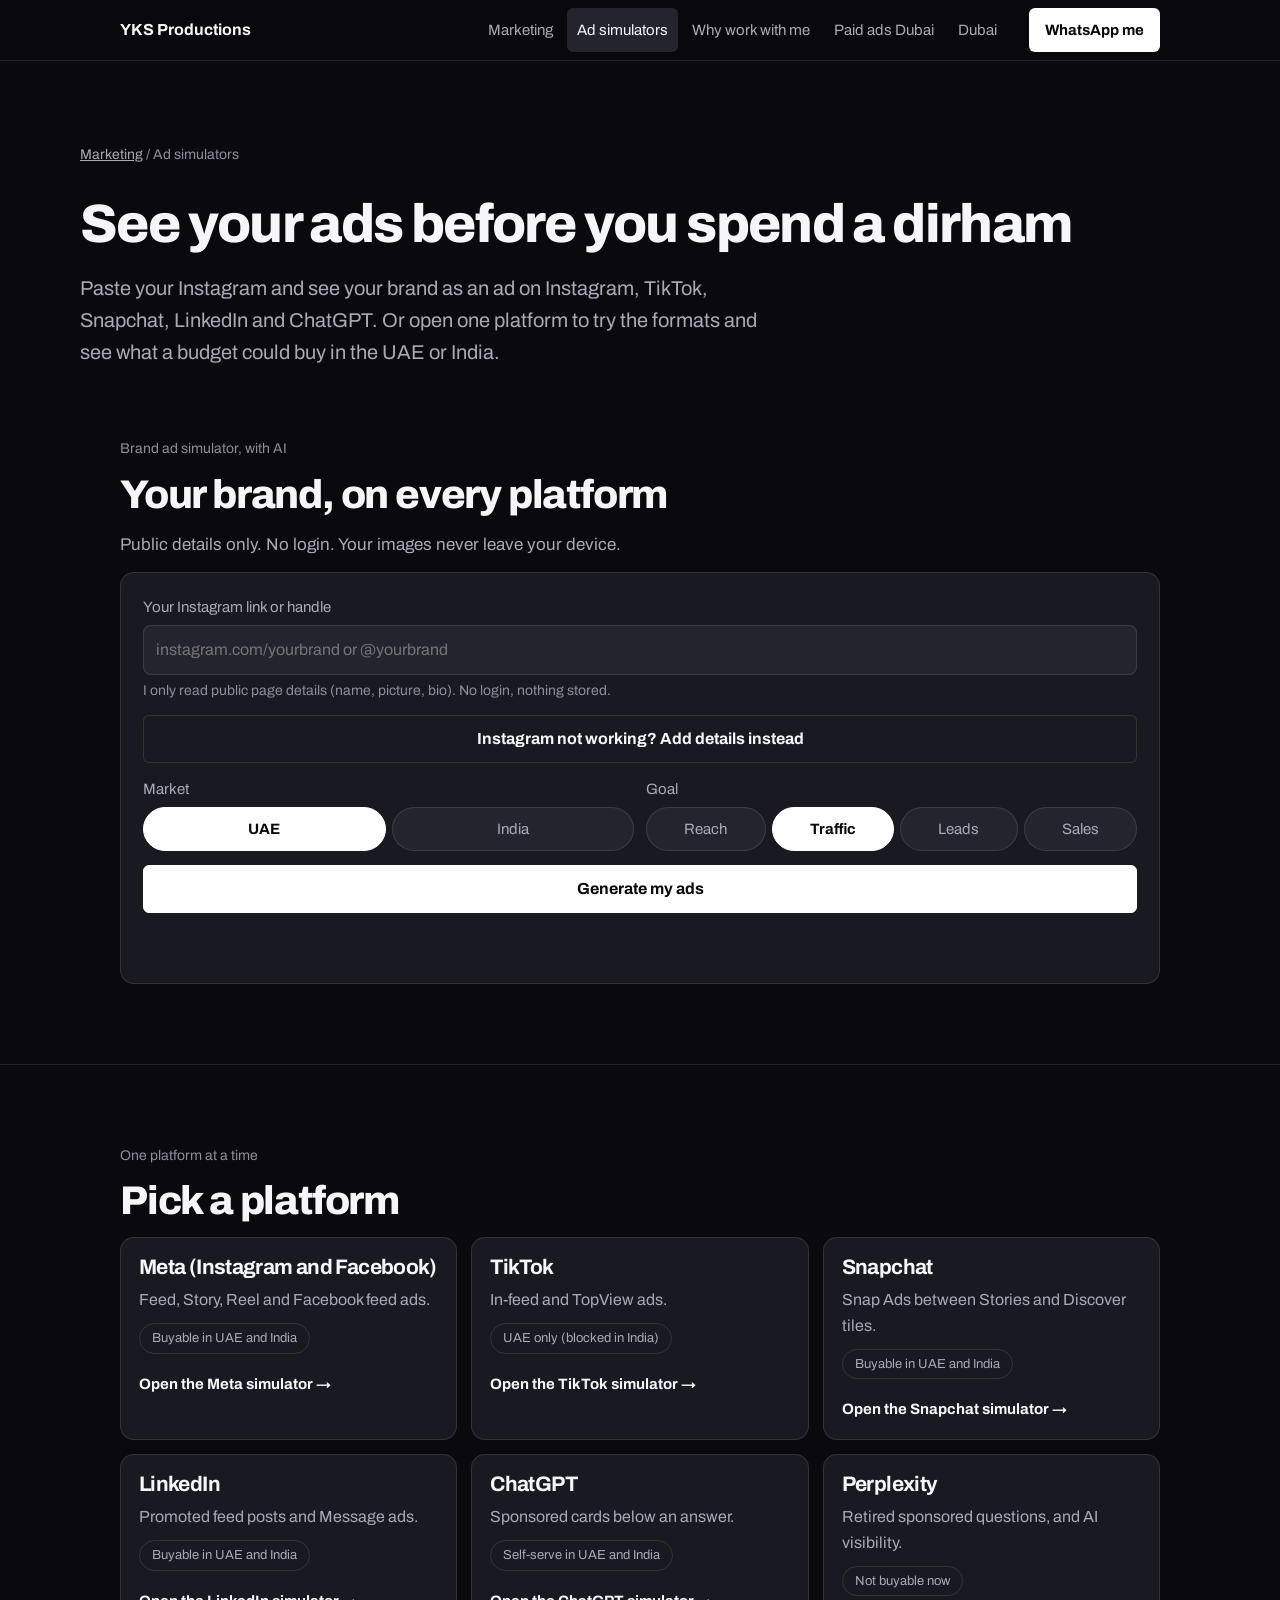
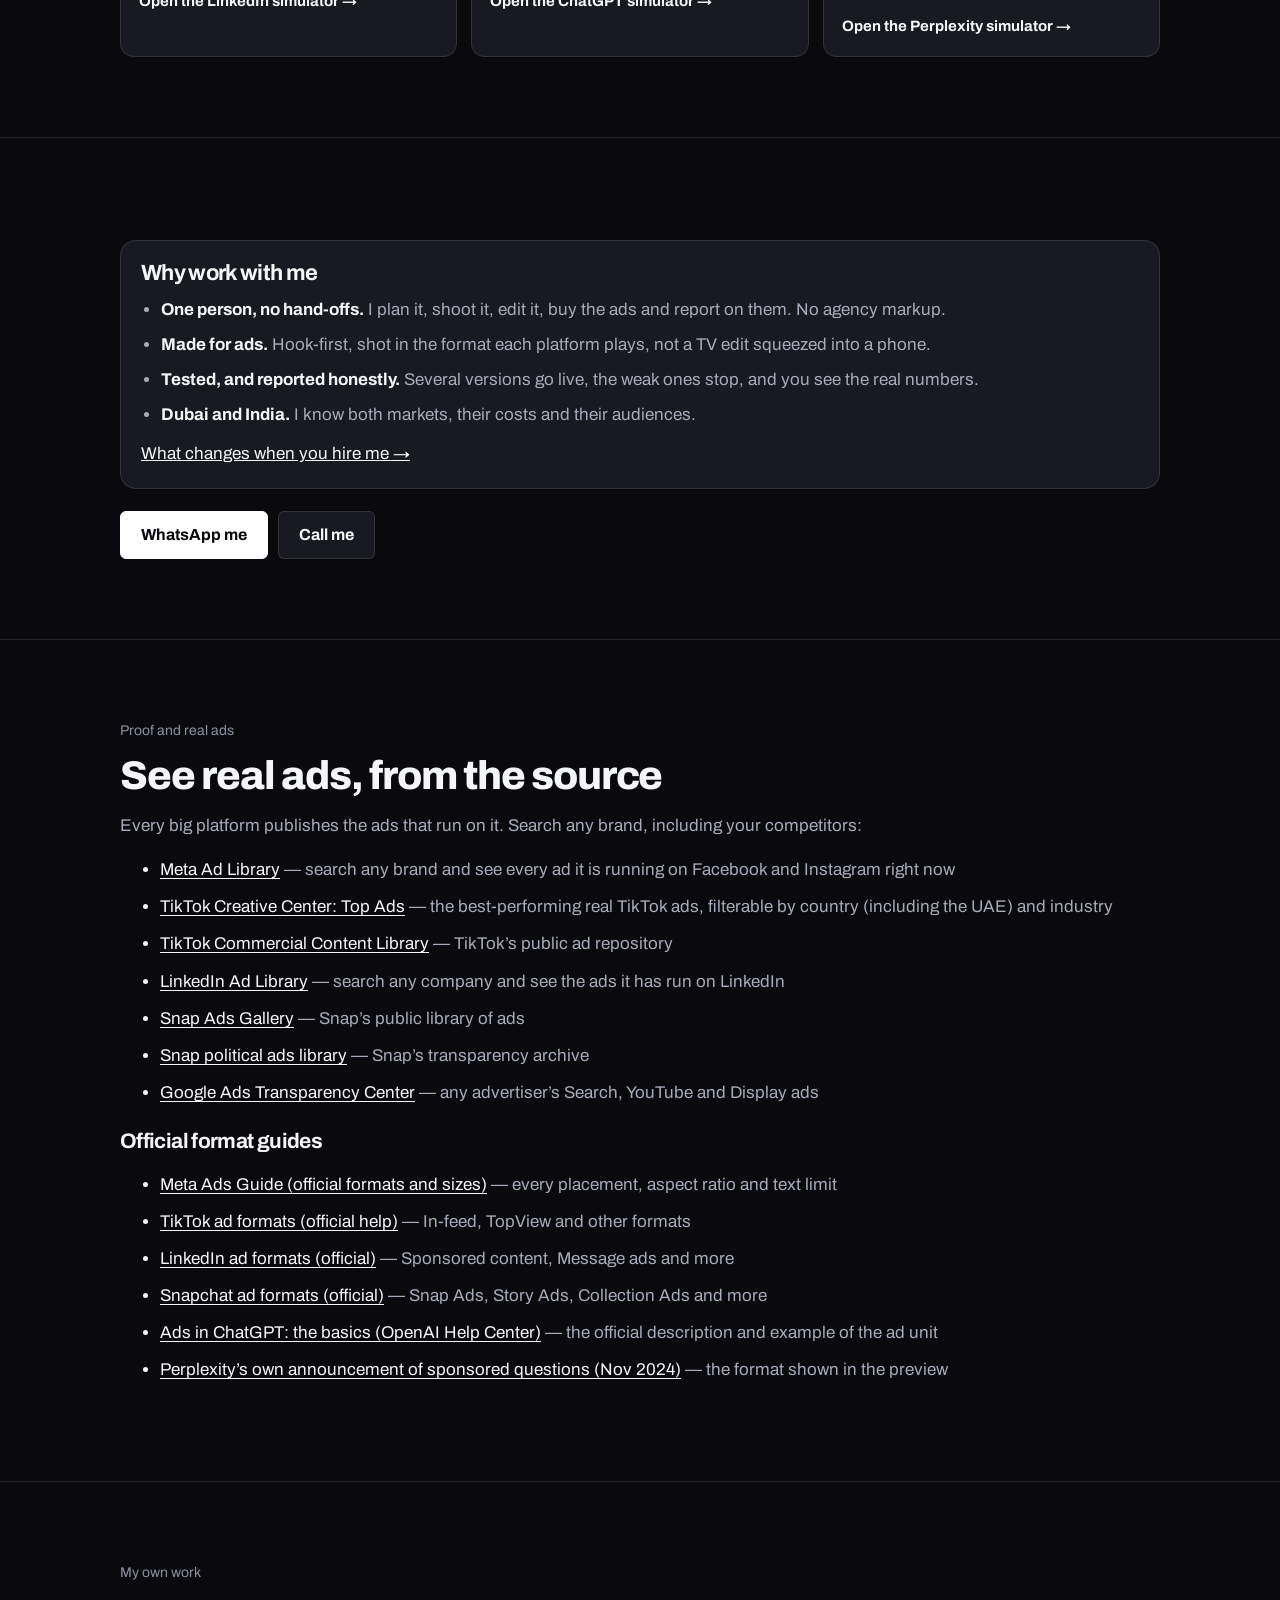
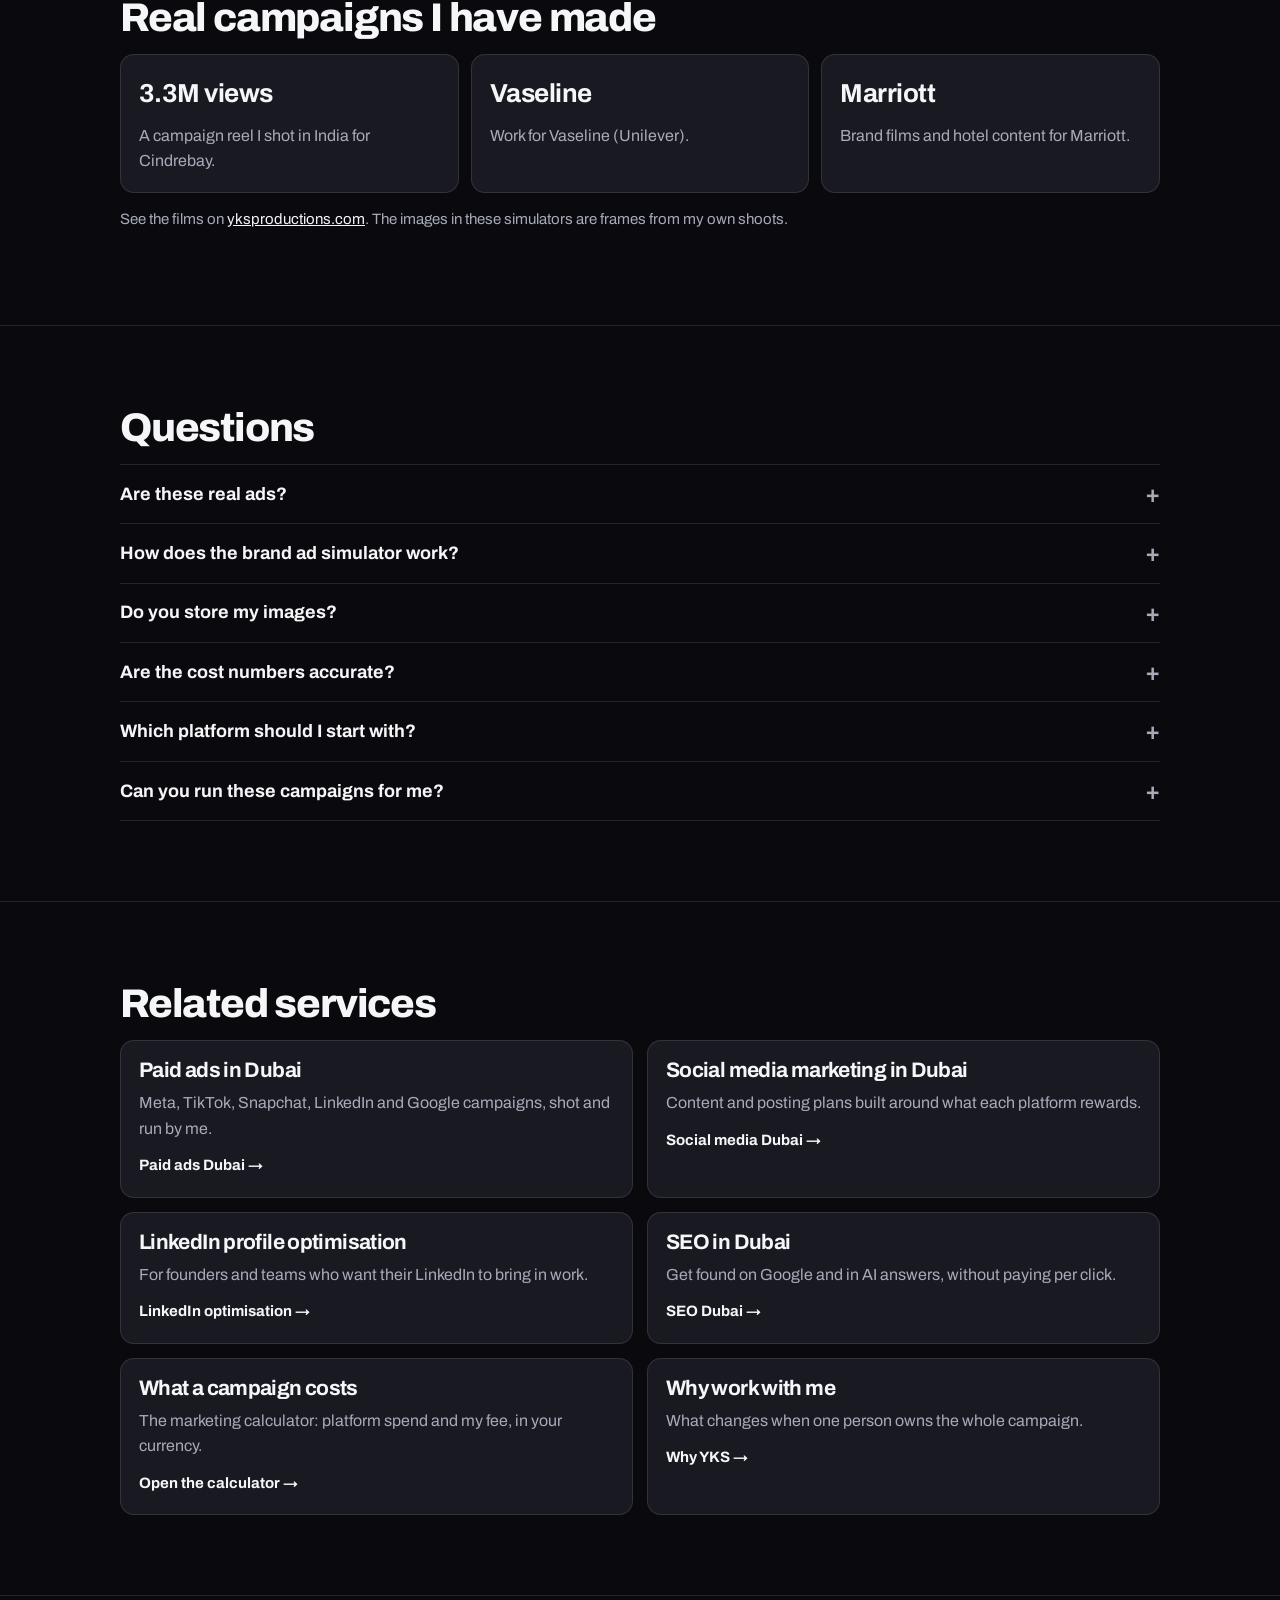
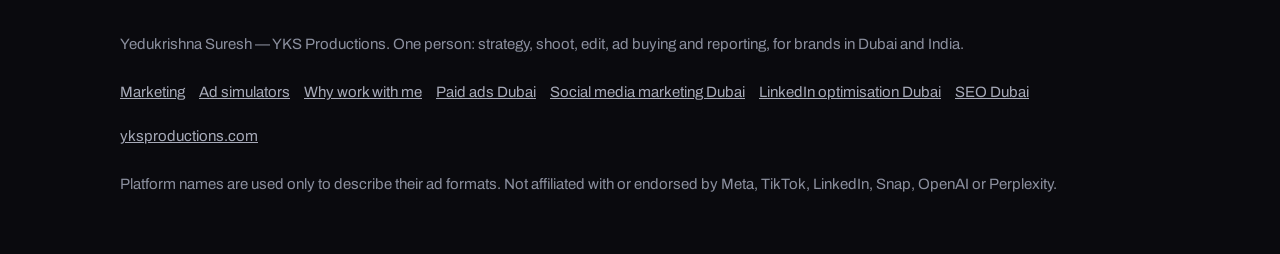
==== ad-simulators/index.html @ 5fddcc93 "Ad simulators: hub with brand AI preview + Meta, TikTok, Snapchat, LinkedIn, ChatGPT and Perplexity " ====
<!DOCTYPE html>
<html lang="en">
<head>
<meta charset="utf-8" />
<meta name="viewport" content="width=device-width, initial-scale=1, viewport-fit=cover" />
<title>Ad Simulators: See Your Ads on Instagram, TikTok, Snapchat, LinkedIn &amp; ChatGPT | YKS</title>
<meta name="description" content="Free ad simulators for Instagram, Facebook, TikTok, Snapchat, LinkedIn, ChatGPT and Perplexity. Paste your Instagram and see AI-written ads with your brand, plus cost ranges in AED and rupees." />
<link rel="canonical" href="https://marketing.yksproductions.com/ad-simulators/" />
<meta name="robots" content="index, follow, max-image-preview:large" />
<meta name="theme-color" content="#0A0A0E" />
<meta property="og:type" content="website" />
<meta property="og:site_name" content="YKS Productions" />
<meta property="og:title" content="Ad Simulators: See Your Ads on Instagram, TikTok, Snapchat, LinkedIn &amp; ChatGPT | YKS" />
<meta property="og:description" content="Free ad simulators for Instagram, Facebook, TikTok, Snapchat, LinkedIn, ChatGPT and Perplexity. Paste your Instagram and see AI-written ads with your brand, plus cost ranges in AED and rupees." />
<meta property="og:url" content="https://marketing.yksproductions.com/ad-simulators/" />
<meta property="og:image" content="https://yksproductions.com/assets/og-cover.jpg?v=2" />
<meta name="twitter:card" content="summary_large_image" />
<link rel="icon" href="https://yksproductions.com/favicon.ico" sizes="any" />
<link rel="apple-touch-icon" href="https://yksproductions.com/assets/favicon-192.png" />
<link rel="preconnect" href="https://fonts.googleapis.com" />
<link rel="preconnect" href="https://fonts.gstatic.com" crossorigin />
<link href="https://fonts.googleapis.com/css2?family=Archivo:wght@400;600;700;800&display=swap" rel="stylesheet" />
<link rel="stylesheet" href="/ad-simulators/sim.css?v=1" />

<script type="application/ld+json">{"@context": "https://schema.org", "@graph": [{"@type": "WebApplication", "name": "YKS ad simulators", "url": "https://marketing.yksproductions.com/ad-simulators/", "description": "Free ad simulators for Instagram, Facebook, TikTok, Snapchat, LinkedIn, ChatGPT and Perplexity. Paste your Instagram and see AI-written ads with your brand, plus cost ranges in AED and rupees.", "applicationCategory": "BusinessApplication", "operatingSystem": "Any (web browser)", "isAccessibleForFree": true, "offers": {"@type": "Offer", "price": "0", "priceCurrency": "AED"}, "creator": {"@type": "Person", "name": "Yedukrishna Suresh", "url": "https://yksproductions.com/"}}, {"@type": "FAQPage", "mainEntity": [{"@type": "Question", "name": "Are these real ads?", "acceptedAnswer": {"@type": "Answer", "text": "They are previews drawn to match each platform’s current ad formats, using frames from my own shoots or your own images. To see real ads from any brand, use the official libraries linked on this page."}}, {"@type": "Question", "name": "How does the brand ad simulator work?", "acceptedAnswer": {"@type": "Answer", "text": "You paste your Instagram link or handle. My tool reads only public page details, like your name, picture and bio, then AI writes ad copy for each platform and the previews are drawn with your brand. If Instagram blocks the read, you type your brand name and what you sell, and add your own images or website instead."}}, {"@type": "Question", "name": "Do you store my images?", "acceptedAnswer": {"@type": "Answer", "text": "No. Uploaded images stay in your browser and are never sent to me or stored. Only the text details you type are sent, to write the copy."}}, {"@type": "Question", "name": "Are the cost numbers accurate?", "acceptedAnswer": {"@type": "Answer", "text": "They are estimates shown as ranges, from public benchmarks cited on each page. Real results depend on your audience, season, offer and the ad itself."}}, {"@type": "Question", "name": "Which platform should I start with?", "acceptedAnswer": {"@type": "Answer", "text": "For most consumer brands in Dubai and India, Instagram Reels and Stories. TikTok and Snapchat for younger UAE audiences, LinkedIn for B2B, and ChatGPT ads if people ask AI tools about what you sell."}}, {"@type": "Question", "name": "Can you run these campaigns for me?", "acceptedAnswer": {"@type": "Answer", "text": "Yes. I plan, shoot, edit, buy the ads and report on them myself. WhatsApp me with what you sell and your budget."}}]}, {"@type": "BreadcrumbList", "itemListElement": [{"@type": "ListItem", "position": 1, "name": "Marketing", "item": "https://marketing.yksproductions.com/"}, {"@type": "ListItem", "position": 2, "name": "Ad simulators", "item": "https://marketing.yksproductions.com/ad-simulators/"}]}, {"@type": "ItemList", "itemListElement": [{"@type": "ListItem", "position": 1, "url": "https://marketing.yksproductions.com/ad-simulators/meta/", "name": "Meta (Instagram and Facebook) ads simulator"}, {"@type": "ListItem", "position": 2, "url": "https://marketing.yksproductions.com/ad-simulators/tiktok/", "name": "TikTok ads simulator"}, {"@type": "ListItem", "position": 3, "url": "https://marketing.yksproductions.com/ad-simulators/snapchat/", "name": "Snapchat ads simulator"}, {"@type": "ListItem", "position": 4, "url": "https://marketing.yksproductions.com/ad-simulators/linkedin/", "name": "LinkedIn ads simulator"}, {"@type": "ListItem", "position": 5, "url": "https://marketing.yksproductions.com/ad-simulators/chatgpt/", "name": "ChatGPT ads simulator"}, {"@type": "ListItem", "position": 6, "url": "https://marketing.yksproductions.com/ad-simulators/perplexity/", "name": "Perplexity ads simulator"}]}]}</script>
</head>
<body data-wa="919746679720">
<script>
/* Region-aware contact line (same as yksproductions.com/js/contact.js).
   India visitor -> the India line, UAE / Gulf visitor -> the UAE line, by timezone then
   browser language; unknown -> the page default (+91). Static HTML and JSON-LD are untouched.
   Helper: YKS.region(), YKS.contactNumber(), YKS.waLink(text). Opt out: data-geo-keep.
   Numbers are linked, never printed as text (owner's rule). */
(function () {
  var Y = window.YKS = window.YKS || {};
  if (Y.contactNumber) return;
  var LINES = {
    'in': { wa: '919746679720', tel: '+919746679720', display: '+91 97466 79720' },
    'ae': { wa: '971501955122', tel: '+971501955122', display: '+971 50 195 5122' }
  };
  var OTHER = { 'in': 'ae', 'ae': 'in' };

  function detect() {
    var m = /[?&]region=(in|ae|auto)\b/i.exec(location.search), s;
    try {
      if (m) { if (m[1].toLowerCase() === 'auto') sessionStorage.removeItem('yks_region'); else sessionStorage.setItem('yks_region', m[1].toLowerCase()); }
      s = sessionStorage.getItem('yks_region');
    } catch (e) { s = m && m[1].toLowerCase() !== 'auto' ? m[1].toLowerCase() : null; }
    if (s === 'in' || s === 'ae') return { r: s, src: 'chosen' };
    var tz = '';
    try { tz = Intl.DateTimeFormat().resolvedOptions().timeZone || ''; } catch (e) {}
    if (/Asia\/(Kolkata|Calcutta|Colombo|Kathmandu|Katmandu|Dhaka|Dacca|Thimphu)/i.test(tz)) return { r: 'in', src: 'timezone' };
    if (/Asia\/(Dubai|Muscat|Qatar|Riyadh|Bahrain|Kuwait)/i.test(tz)) return { r: 'ae', src: 'timezone' };
    var langs = (navigator.languages && navigator.languages.length ? navigator.languages : [navigator.language || '']);
    for (var i = 0; i < langs.length; i++) {
      var l = String(langs[i] || '');
      if (/-IN$/i.test(l)) return { r: 'in', src: 'language' };
      if (/-(AE|SA|QA|OM|BH|KW)$/i.test(l)) return { r: 'ae', src: 'language' };
    }
    return { r: null, src: 'page' };
  }
  var D = detect(), R = D.r, body = document.body;

  function pageRegion() {
    var b = document.body, n = (b && b.getAttribute('data-wa')) || '';
    if (!n) { var a = document.querySelector('a[href*="wa.me/"]'); n = a ? ((a.getAttribute('href') || '').match(/wa\.me\/(\d+)/) || [])[1] || '' : ''; }
    return n === LINES['in'].wa ? 'in' : n === LINES.ae.wa ? 'ae' : null;
  }
  Y.region = function () { return R; };
  Y.contactNumber = function () {
    var r = R || pageRegion() || 'ae', L = LINES[r];
    return { region: r, wa: L.wa, tel: L.tel, display: L.display, source: R ? D.src : 'page' };
  };
  Y.waNumber = function () { return Y.contactNumber().wa; };
  Y.waLink = function (text) {
    return 'https://wa.me/' + Y.waNumber() + (text ? '?text=' + encodeURIComponent(String(text).slice(0, 1800)) : '');
  };
  /* ---------- no printed numbers ----------
     Owner's rule: the numbers are never shown as text, only linked. Any
     number that any script prints (e.g. the chat menu's "Call" row) is
     replaced, before paint, with words: "Tap to call me" inside a tel: link,
     "Message me on WhatsApp" inside a wa.me link, "my WhatsApp" elsewhere.
     title / aria-label / alt get the same treatment. JSON-LD is untouched. */
  var NUM_RE = /(?:\+?\s?(?:91|971)[\s.-]?)?(?:0?50[\s.-]?195[\s.-]?5122|97466[\s.-]?79720|9746679720)/g;
  var SKIP = { SCRIPT: 1, STYLE: 1, TEXTAREA: 1, NOSCRIPT: 1, TEMPLATE: 1, TITLE: 1 };
  var ATTRS = ['title', 'aria-label', 'alt'];
  function label(el) {
    var a = el && el.closest && el.closest('a[href]'), h = a ? a.getAttribute('href') || '' : '';
    return /^tel:/i.test(h) ? 'Tap to call me' : /wa\.me\//.test(h) ? 'Message me on WhatsApp' : 'my WhatsApp';
  }
  function scrubText(t) {
    var p = t.parentNode, v = t.nodeValue;
    if (!p || SKIP[p.nodeName] || !v || v.length > 4000) return;
    NUM_RE.lastIndex = 0;
    if (NUM_RE.test(v)) { NUM_RE.lastIndex = 0; t.nodeValue = v.replace(NUM_RE, label(p)); }
    NUM_RE.lastIndex = 0;
  }
  function scrubAttrs(el) {
    for (var i = 0; i < ATTRS.length; i++) {
      var v = el.getAttribute && el.getAttribute(ATTRS[i]);
      if (v) { NUM_RE.lastIndex = 0; if (NUM_RE.test(v)) { NUM_RE.lastIndex = 0; el.setAttribute(ATTRS[i], v.replace(NUM_RE, label(el))); } }
    }
    NUM_RE.lastIndex = 0;
  }

  var to = R && LINES[R], other = R && LINES[OTHER[R]];
  if (R && body) body.setAttribute('data-wa', to.wa);   // chat.js, landing.js, geo-wa.js read this
  var WA_RE = R && new RegExp('wa\\.me/' + other.wa, 'g');
  var TEL_RE = R && new RegExp('^tel:\\+?' + other.wa + '$');

  function kept(el) { return el && el.closest && el.closest('[data-geo-keep]'); }
  function fixLink(a) {
    if (!R) return;                                  // unknown region: the page's own line stays
    var h = a.getAttribute('href');
    if (!h || kept(a)) return;
    if (h.indexOf('wa.me/' + other.wa) !== -1) a.setAttribute('href', h.replace(WA_RE, 'wa.me/' + to.wa));
    else if (TEL_RE.test(h)) a.setAttribute('href', 'tel:' + to.tel);
  }
  function scan(n) {
    if (n.nodeType === 3) { scrubText(n); return; }
    if (n.nodeType !== 1 || SKIP[n.nodeName]) return;
    if (n.nodeName === 'A') fixLink(n);
    scrubAttrs(n);
    var as = n.getElementsByTagName ? n.getElementsByTagName('a') : [];
    for (var i = 0; i < as.length; i++) fixLink(as[i]);
    var at = n.querySelectorAll ? n.querySelectorAll('[title],[aria-label],[alt]') : [];
    for (var k = 0; k < at.length; k++) scrubAttrs(at[k]);
    if (n.firstChild) {
      var w = document.createTreeWalker(n, 4, null, false), t;
      while ((t = w.nextNode())) scrubText(t);
    }
  }
  // as the parser (and later, any script) adds nodes
  var mo = window.MutationObserver && new MutationObserver(function (list) {
    for (var i = 0; i < list.length; i++) {
      var m = list[i];
      if (m.type === 'attributes') { if (m.attributeName === 'href') { if (m.target.nodeName === 'A') fixLink(m.target); } else scrubAttrs(m.target); continue; }
      if (m.type === 'characterData') { scrubText(m.target); continue; }
      for (var j = 0; j < m.addedNodes.length; j++) scan(m.addedNodes[j]);
    }
  });
  if (mo) mo.observe(document.documentElement, { childList: true, subtree: true, characterData: true, attributes: true, attributeFilter: ['href', 'title', 'aria-label', 'alt'] });
  function full() {
    var b = document.body; if (!b) return;
    if (R && b.getAttribute('data-wa') !== to.wa) b.setAttribute('data-wa', to.wa);
    scan(b);
  }
  full();
  document.addEventListener('DOMContentLoaded', full);
  if (!R) return;
  // forms that let the visitor pick a WhatsApp line start on theirs
  document.addEventListener('DOMContentLoaded', function () {
    var sel = document.getElementById('f-region');
    if (sel && sel.querySelector('option[value="' + to.wa + '"]') && !sel.getAttribute('data-touched')) sel.value = to.wa;
  });
})();
</script>
<a class="vh" href="#main">Skip to content</a>
<header class="top"><div class="in">
<a class="home" href="/">YKS Productions</a>
<nav aria-label="Main"><a href="/">Marketing</a><a href="/ad-simulators/" aria-current="page">Ad simulators</a><a href="/why-yks/">Why work with me</a><a href="https://yksproductions.com/paid-ads-dubai.html">Paid ads Dubai</a><a href="https://yksproductions.com/dubai/">Dubai</a></nav>
<a class="wa" href="https://wa.me/919746679720?text=Hi%20Yedukrishna%2C%20I%20saw%20your%20ad%20simulators.%20Can%20we%20talk%3F" target="_blank" rel="noopener">WhatsApp me</a>
<button class="menubtn" type="button" data-menu aria-expanded="false" aria-controls="drawer">Menu</button>
</div>
<div class="drawer" id="drawer"><a href="/">Marketing</a><a href="/ad-simulators/">Ad simulators</a><a href="/why-yks/">Why work with me</a><a href="https://yksproductions.com/paid-ads-dubai.html">Paid ads Dubai</a><a href="https://yksproductions.com/dubai/">Dubai</a><a href="tel:+919746679720">Call me</a></div>
</header>
<main id="main">
<div class="wrap hero"><nav class="crumbs" aria-label="Breadcrumb"><a href="/">Marketing</a> / Ad simulators</nav>
<h1>See your ads before you spend a dirham</h1><p class="lede">Paste your Instagram and see your brand as an ad on Instagram, TikTok, Snapchat, LinkedIn and ChatGPT. Or open one platform to try the formats and see what a budget could buy in the UAE or India.</p></div>
<section id="brand" style="border-top:0;padding-top:0"><div class="wrap"><p class="eyebrow">Brand ad simulator, with AI</p><h2>Your brand, on every platform</h2>
<p class="muted">Public details only. No login. Your images never leave your device.</p><div data-brandai><p class="muted">Loading&hellip;</p></div></div></section>
<section><div class="wrap"><p class="eyebrow">One platform at a time</p><h2>Pick a platform</h2><div class="grid3"><a class="card" href="/ad-simulators/meta/"><h3>Meta (Instagram and Facebook)</h3><p>Feed, Story, Reel and Facebook feed ads.</p><span class="badge" style="margin-top:10px">Buyable in UAE and India</span><span class="go" style="display:block">Open the Meta simulator &rarr;</span></a><a class="card" href="/ad-simulators/tiktok/"><h3>TikTok</h3><p>In-feed and TopView ads.</p><span class="badge" style="margin-top:10px">UAE only (blocked in India)</span><span class="go" style="display:block">Open the TikTok simulator &rarr;</span></a><a class="card" href="/ad-simulators/snapchat/"><h3>Snapchat</h3><p>Snap Ads between Stories and Discover tiles.</p><span class="badge" style="margin-top:10px">Buyable in UAE and India</span><span class="go" style="display:block">Open the Snapchat simulator &rarr;</span></a><a class="card" href="/ad-simulators/linkedin/"><h3>LinkedIn</h3><p>Promoted feed posts and Message ads.</p><span class="badge" style="margin-top:10px">Buyable in UAE and India</span><span class="go" style="display:block">Open the LinkedIn simulator &rarr;</span></a><a class="card" href="/ad-simulators/chatgpt/"><h3>ChatGPT</h3><p>Sponsored cards below an answer.</p><span class="badge" style="margin-top:10px">Self-serve in UAE and India</span><span class="go" style="display:block">Open the ChatGPT simulator &rarr;</span></a><a class="card" href="/ad-simulators/perplexity/"><h3>Perplexity</h3><p>Retired sponsored questions, and AI visibility.</p><span class="badge" style="margin-top:10px">Not buyable now</span><span class="go" style="display:block">Open the Perplexity simulator &rarr;</span></a></div></div></section>
<section><div class="wrap"><div data-why></div><div class="btns"><a class="btn p" href="https://wa.me/919746679720?text=Hi%20Yedukrishna%2C%20I%20tried%20your%20ad%20simulators.%20Can%20we%20talk%20about%20running%20ads%20for%20my%20brand%3F" target="_blank" rel="noopener">WhatsApp me</a><a class="btn" href="tel:+919746679720">Call me</a></div></div></section>
<section><div class="wrap"><p class="eyebrow">Proof and real ads</p><h2>See real ads, from the source</h2><p class="muted">Every big platform publishes the ads that run on it. Search any brand, including your competitors:</p>
<ul class="links"><li><a href="https://www.facebook.com/ads/library/" target="_blank" rel="noopener">Meta Ad Library</a> <span class="muted">&mdash; search any brand and see every ad it is running on Facebook and Instagram right now</span></li><li><a href="https://ads.tiktok.com/business/creativecenter/inspiration/topads/pc/en" target="_blank" rel="noopener">TikTok Creative Center: Top Ads</a> <span class="muted">&mdash; the best-performing real TikTok ads, filterable by country (including the UAE) and industry</span></li><li><a href="https://library.tiktok.com/" target="_blank" rel="noopener">TikTok Commercial Content Library</a> <span class="muted">&mdash; TikTok’s public ad repository</span></li><li><a href="https://www.linkedin.com/ad-library/" target="_blank" rel="noopener">LinkedIn Ad Library</a> <span class="muted">&mdash; search any company and see the ads it has run on LinkedIn</span></li><li><a href="https://adsgallery.snap.com/" target="_blank" rel="noopener">Snap Ads Gallery</a> <span class="muted">&mdash; Snap’s public library of ads</span></li><li><a href="https://www.snap.com/political-ads" target="_blank" rel="noopener">Snap political ads library</a> <span class="muted">&mdash; Snap’s transparency archive</span></li><li><a href="https://adstransparency.google.com/" target="_blank" rel="noopener">Google Ads Transparency Center</a> <span class="muted">&mdash; any advertiser’s Search, YouTube and Display ads</span></li></ul>
<h3 style="margin-top:24px">Official format guides</h3><ul class="links"><li><a href="https://www.facebook.com/business/ads-guide" target="_blank" rel="noopener">Meta Ads Guide (official formats and sizes)</a> <span class="muted">&mdash; every placement, aspect ratio and text limit</span></li><li><a href="https://ads.tiktok.com/help/article/tiktok-ads-format" target="_blank" rel="noopener">TikTok ad formats (official help)</a> <span class="muted">&mdash; In-feed, TopView and other formats</span></li><li><a href="https://business.linkedin.com/advertise/ads" target="_blank" rel="noopener">LinkedIn ad formats (official)</a> <span class="muted">&mdash; Sponsored content, Message ads and more</span></li><li><a href="https://forbusiness.snapchat.com/advertising/ad-formats" target="_blank" rel="noopener">Snapchat ad formats (official)</a> <span class="muted">&mdash; Snap Ads, Story Ads, Collection Ads and more</span></li><li><a href="https://help.openai.com/en/articles/20001207-ads-in-chatgpt-the-basics" target="_blank" rel="noopener">Ads in ChatGPT: the basics (OpenAI Help Center)</a> <span class="muted">&mdash; the official description and example of the ad unit</span></li><li><a href="https://www.perplexity.ai/hub/blog/why-we-re-experimenting-with-advertising" target="_blank" rel="noopener">Perplexity’s own announcement of sponsored questions (Nov 2024)</a> <span class="muted">&mdash; the format shown in the preview</span></li></ul></div></section>
<section><div class="wrap"><p class="eyebrow">My own work</p><h2>Real campaigns I have made</h2>
<div class="proof">
<div class="card"><b>3.3M views</b><p>A campaign reel I shot in India for Cindrebay.</p></div>
<div class="card"><b>Vaseline</b><p>Work for Vaseline (Unilever).</p></div>
<div class="card"><b>Marriott</b><p>Brand films and hotel content for Marriott.</p></div>
</div>
<p class="small" style="margin-top:14px">See the films on <a href="https://yksproductions.com/">yksproductions.com</a>. The images in these simulators are frames from my own shoots.</p></div></section>
<section><div class="wrap"><h2>Questions</h2><details class="faq"><summary>Are these real ads?</summary><p>They are previews drawn to match each platform’s current ad formats, using frames from my own shoots or your own images. To see real ads from any brand, use the official libraries linked on this page.</p></details><details class="faq"><summary>How does the brand ad simulator work?</summary><p>You paste your Instagram link or handle. My tool reads only public page details, like your name, picture and bio, then AI writes ad copy for each platform and the previews are drawn with your brand. If Instagram blocks the read, you type your brand name and what you sell, and add your own images or website instead.</p></details><details class="faq"><summary>Do you store my images?</summary><p>No. Uploaded images stay in your browser and are never sent to me or stored. Only the text details you type are sent, to write the copy.</p></details><details class="faq"><summary>Are the cost numbers accurate?</summary><p>They are estimates shown as ranges, from public benchmarks cited on each page. Real results depend on your audience, season, offer and the ad itself.</p></details><details class="faq"><summary>Which platform should I start with?</summary><p>For most consumer brands in Dubai and India, Instagram Reels and Stories. TikTok and Snapchat for younger UAE audiences, LinkedIn for B2B, and ChatGPT ads if people ask AI tools about what you sell.</p></details><details class="faq"><summary>Can you run these campaigns for me?</summary><p>Yes. I plan, shoot, edit, buy the ads and report on them myself. WhatsApp me with what you sell and your budget.</p></details></div></section>
<section><div class="wrap"><h2>Related services</h2><div class="grid2">
<a class="card" href="https://yksproductions.com/paid-ads-dubai.html"><h3>Paid ads in Dubai</h3><p>Meta, TikTok, Snapchat, LinkedIn and Google campaigns, shot and run by me.</p><span class="go">Paid ads Dubai &rarr;</span></a>
<a class="card" href="https://yksproductions.com/social-media-marketing-dubai.html"><h3>Social media marketing in Dubai</h3><p>Content and posting plans built around what each platform rewards.</p><span class="go">Social media Dubai &rarr;</span></a>
<a class="card" href="https://yksproductions.com/linkedin-profile-optimisation-dubai.html"><h3>LinkedIn profile optimisation</h3><p>For founders and teams who want their LinkedIn to bring in work.</p><span class="go">LinkedIn optimisation &rarr;</span></a>
<a class="card" href="https://yksproductions.com/seo-dubai.html"><h3>SEO in Dubai</h3><p>Get found on Google and in AI answers, without paying per click.</p><span class="go">SEO Dubai &rarr;</span></a>
<a class="card" href="/#act3"><h3>What a campaign costs</h3><p>The marketing calculator: platform spend and my fee, in your currency.</p><span class="go">Open the calculator &rarr;</span></a>
<a class="card" href="/why-yks/"><h3>Why work with me</h3><p>What changes when one person owns the whole campaign.</p><span class="go">Why YKS &rarr;</span></a>
</div></div></section>
</main>
<footer class="f"><div class="wrap">
<p>Yedukrishna Suresh &mdash; YKS Productions. One person: strategy, shoot, edit, ad buying and reporting, for brands in Dubai and India.</p>
<p><a href="/">Marketing</a><a href="/ad-simulators/">Ad simulators</a><a href="/why-yks/">Why work with me</a><a href="https://yksproductions.com/paid-ads-dubai.html">Paid ads Dubai</a><a href="https://yksproductions.com/social-media-marketing-dubai.html">Social media marketing Dubai</a><a href="https://yksproductions.com/linkedin-profile-optimisation-dubai.html">LinkedIn optimisation Dubai</a><a href="https://yksproductions.com/seo-dubai.html">SEO Dubai</a><a href="https://yksproductions.com/">yksproductions.com</a></p>
<p>Platform names are used only to describe their ad formats. Not affiliated with or endorsed by Meta, TikTok, LinkedIn, Snap, OpenAI or Perplexity.</p>
</div></footer>
<div class="mobar"><a class="w" href="https://wa.me/919746679720?text=Hi%20Yedukrishna%2C%20I%20saw%20your%20ad%20simulators.%20Can%20we%20talk%3F" target="_blank" rel="noopener">WhatsApp me</a><a class="c" href="tel:+919746679720">Call me</a></div>
<script src="/ad-simulators/sim.js?v=1" defer></script>

</body>
</html>
---- ad-simulators/sim.css ----
/* YKS ad simulators — shared styles. Page chrome uses the marketing site's palette;
   the previews inside .phone/.desk use neutral, platform-like UI drawn from scratch
   (generic SVG icons, system fonts, no platform logos). */
:root{--bg:#0A0A0E;--surface:#191921;--surface2:#24242F;--raised:#32323F;--ink:#F5F6F8;--muted:#A7AAB8;--faint:#8B8F9E;
--line:rgba(255,255,255,.11);--line2:rgba(255,255,255,.055);--accent:#EDE9E1;--accent-deep:#FFFFFF;--good:#4ADE80;--warn:#F5A524;--bad:#F76C6C;
--disp:'Archivo',system-ui,-apple-system,'Segoe UI',sans-serif;--body:'Archivo',system-ui,-apple-system,'Segoe UI',sans-serif;--serif:'Fraunces',Georgia,serif;--mono:ui-monospace,'SF Mono',Menlo,monospace;
--ui:-apple-system,BlinkMacSystemFont,'Segoe UI',Roboto,Helvetica,Arial,sans-serif}
*{box-sizing:border-box}
html{-webkit-text-size-adjust:100%;scroll-padding-top:70px}
body{margin:0;background:var(--bg);color:var(--ink);font-family:var(--body);font-size:17px;line-height:1.6;overflow-x:hidden}
img{max-width:100%;height:auto;display:block}
a{color:var(--ink)}
.wrap{max-width:1120px;margin:0 auto;padding:0 20px}
@media(min-width:900px){.wrap{padding:0 40px}}
h1,h2,h3{font-family:var(--disp);letter-spacing:-.03em;line-height:1.1;margin:0}
h1{font-size:38px;font-weight:800}
@media(min-width:720px){h1{font-size:54px}}
h2{font-size:30px;font-weight:800;margin-bottom:14px}
@media(min-width:720px){h2{font-size:40px}}
h3{font-size:21px;font-weight:700}
p{margin:0 0 14px}
.muted{color:var(--muted)}
.eyebrow{font-size:14px;color:var(--faint);margin:0 0 12px}
section{padding:56px 0;border-top:1px solid var(--line)}
@media(min-width:900px){section{padding:80px 0}}
.lede{font-size:18px;color:var(--muted);max-width:62ch;margin-top:18px}
@media(min-width:720px){.lede{font-size:20px}}
.small{font-size:15px;color:var(--muted)}
/* top bar + mobile menu */
.top{position:sticky;top:0;z-index:60;background:rgba(10,10,14,.92);-webkit-backdrop-filter:blur(14px);backdrop-filter:blur(14px);border-bottom:1px solid var(--line)}
.top .in{max-width:1120px;margin:0 auto;padding:0 20px;height:60px;display:flex;align-items:center;gap:14px}
@media(min-width:900px){.top .in{padding:0 40px}}
.top .home{font-weight:700;text-decoration:none;color:var(--ink);font-size:16px;min-height:44px;display:flex;align-items:center;white-space:nowrap}
.top nav{display:none;margin-left:auto;gap:4px;align-items:center}
.top nav a{color:var(--muted);text-decoration:none;font-size:15px;padding:0 10px;min-height:44px;display:flex;align-items:center;border-radius:6px;white-space:nowrap}
.top nav a:hover,.top nav a[aria-current]{color:var(--ink);background:var(--surface2)}
.top .wa{margin-left:auto;background:var(--accent-deep);color:#0A0A0E;font-weight:700;text-decoration:none;border-radius:6px;padding:0 16px;min-height:44px;display:flex;align-items:center;font-size:15px;white-space:nowrap}
.menubtn{min-width:44px;min-height:44px;border:1px solid var(--line);background:var(--surface);color:var(--ink);border-radius:6px;font-size:15px;font-family:var(--body);padding:0 12px;cursor:pointer}
@media(min-width:1024px){.top nav{display:flex}.menubtn{display:none}.top .wa{margin-left:8px}}
.drawer{display:none;border-top:1px solid var(--line);background:var(--bg)}
.drawer.open{display:block}
.drawer a{display:flex;align-items:center;min-height:52px;padding:0 20px;border-bottom:1px solid var(--line2);color:var(--ink);text-decoration:none;font-size:17px}
@media(min-width:1024px){.drawer{display:none!important}}
/* buttons */
.btns{display:flex;gap:10px;flex-wrap:wrap;margin-top:22px}
.btn{display:inline-flex;align-items:center;justify-content:center;gap:8px;min-height:48px;padding:0 20px;border-radius:6px;border:1px solid var(--line);background:var(--surface);color:var(--ink);text-decoration:none;font-weight:700;font-size:16px;font-family:var(--body);cursor:pointer}
.btn.p{background:var(--accent-deep);color:#0A0A0E;border-color:var(--accent-deep)}
.btn:disabled{opacity:.55;cursor:wait}
.mobar{position:fixed;left:0;right:0;bottom:0;z-index:55;display:flex;gap:8px;padding:10px 14px calc(10px + env(safe-area-inset-bottom));background:rgba(10,10,14,.95);border-top:1px solid var(--line)}
.mobar a{flex:1;min-height:48px;display:flex;align-items:center;justify-content:center;text-decoration:none;border-radius:6px;font-weight:700;font-size:16px}
.mobar .w{background:var(--accent-deep);color:#0A0A0E}.mobar .c{border:1px solid var(--line);color:var(--ink);flex:0 0 40%}
body{padding-bottom:78px}
@media(min-width:1024px){.mobar{display:none}body{padding-bottom:0}}
/* hero */
.hero{padding:44px 0 40px}
@media(min-width:900px){.hero{padding:72px 0 56px}}
.crumbs{font-size:14px;color:var(--faint);margin-bottom:18px}
.crumbs a{color:var(--muted);display:inline-flex;min-height:44px;align-items:center}
.badge{display:inline-block;font-size:13px;border:1px solid var(--line);border-radius:999px;padding:4px 12px;color:var(--muted);margin:0 6px 6px 0}
.badge.warn{color:var(--warn);border-color:rgba(245,165,36,.4)}
.badge.good{color:var(--good);border-color:rgba(74,222,128,.4)}
/* simulator layout */
.sim{display:grid;grid-template-columns:1fr;gap:24px;align-items:start}
@media(min-width:768px){.sim{grid-template-columns:minmax(0,1fr) minmax(0,1fr)}}
@media(min-width:1024px){.sim{grid-template-columns:minmax(0,1.05fr) minmax(0,1fr)}}
.panel{background:var(--surface);border:1px solid var(--line);border-radius:14px;padding:18px}
@media(min-width:760px){.panel{padding:22px}}
.fld{margin-bottom:14px}
.fld label,.fld .lab{display:block;font-size:15px;color:var(--muted);margin-bottom:6px}
.fld input,.fld select,.fld textarea{width:100%;font:inherit;font-size:16px;color:var(--ink);background:var(--surface2);border:1px solid var(--line);border-radius:8px;padding:11px 12px;min-height:48px}
.fld textarea{min-height:88px;resize:vertical}
.fld .hint{font-size:14px;color:var(--faint);margin-top:6px;line-height:1.45}
.row2{display:grid;grid-template-columns:1fr 1fr;gap:12px}
.seg{display:flex;flex-wrap:wrap;gap:6px}
.seg button{flex:1 1 auto;min-height:44px;padding:0 14px;border-radius:999px;border:1px solid var(--line);background:var(--surface2);color:var(--muted);font:inherit;font-size:15px;cursor:pointer}
.seg button[aria-pressed=true]{background:var(--accent-deep);color:#0A0A0E;border-color:var(--accent-deep);font-weight:700}
.seg button:disabled{opacity:.45;cursor:not-allowed;text-decoration:line-through}
.pick{display:grid;grid-template-columns:repeat(4,1fr);gap:8px}
@media(min-width:768px) and (max-width:1023px){.pick{grid-template-columns:repeat(3,1fr)}}
.pick button{padding:0;border:2px solid transparent;border-radius:8px;overflow:hidden;background:#000;cursor:pointer;aspect-ratio:1;min-height:44px}
.pick button[aria-pressed=true]{border-color:var(--accent-deep)}
.pick img{width:100%;height:100%;object-fit:cover}
.pick .up{display:flex;align-items:center;justify-content:center;color:var(--muted);font-size:14px;background:var(--surface2);text-align:center;line-height:1.2;padding:4px}
.stage{position:sticky;top:76px}
@media(max-width:767px){.stage{position:static}}
.note{font-size:14px;color:var(--faint);margin-top:12px;line-height:1.5;text-align:center}
.tabs{display:flex;gap:6px;flex-wrap:wrap;justify-content:center;margin-bottom:14px}
/* results */
.res{margin-top:18px}
.kpis{display:grid;grid-template-columns:1fr 1fr;gap:10px}
.kpi{background:var(--surface2);border:1px solid var(--line);border-radius:12px;padding:14px}
.kpi .l{font-size:14px;color:var(--faint)}
.kpi .v{font-family:var(--disp);font-weight:800;font-size:24px;letter-spacing:-.02em;margin-top:4px;line-height:1.15;font-variant-numeric:tabular-nums}
.kpi.main{border-color:rgba(255,255,255,.35)}
.kpi .d{font-size:14px;color:var(--muted);margin-top:4px;line-height:1.4}
.flag{margin-top:12px;border:1px solid rgba(245,165,36,.35);background:rgba(245,165,36,.07);border-radius:10px;padding:12px 14px;font-size:15px;color:var(--muted)}
.flag.ok{border-color:rgba(74,222,128,.3);background:rgba(74,222,128,.06)}
.est{font-size:14px;color:var(--faint);margin-top:10px;line-height:1.5}
/* cards + lists */
.grid2{display:grid;grid-template-columns:1fr;gap:14px}
@media(min-width:640px){.grid2{grid-template-columns:1fr 1fr}}
.grid3{display:grid;grid-template-columns:1fr;gap:14px}
@media(min-width:640px){.grid3{grid-template-columns:1fr 1fr}}
@media(min-width:1024px){.grid3{grid-template-columns:repeat(3,1fr)}}
.card{display:block;background:var(--surface);border:1px solid var(--line);border-radius:14px;padding:18px;text-decoration:none;color:var(--ink)}
a.card:hover{border-color:rgba(255,255,255,.3)}
.card p{color:var(--muted);font-size:16px;margin:8px 0 0}
.card .go{display:inline-block;margin-top:12px;font-weight:700;font-size:15px}
.links li{margin:0 0 10px}
.links a{color:var(--ink);text-underline-offset:3px}
ul.clean{list-style:none;margin:0;padding:0}
.srcs{font-size:15px;color:var(--muted)}
.srcs li{margin-bottom:8px;word-break:break-word}
.srcs a{color:var(--muted)}
details.faq{border-top:1px solid var(--line)}
details.faq:last-of-type{border-bottom:1px solid var(--line)}
details.faq summary{cursor:pointer;list-style:none;min-height:56px;display:flex;align-items:center;gap:12px;font-weight:700;font-size:18px;padding:10px 0}
details.faq summary::-webkit-details-marker{display:none}
details.faq summary::after{content:"+";margin-left:auto;font-size:24px;color:var(--muted)}
details.faq[open] summary::after{content:"\2013"}
details.faq p{color:var(--muted);font-size:16px}
.tbl{overflow-x:auto;-webkit-overflow-scrolling:touch;border:1px solid var(--line);border-radius:12px}
.tbl table{border-collapse:collapse;width:100%;min-width:560px;font-size:15px}
.tbl th,.tbl td{text-align:left;padding:12px 14px;border-bottom:1px solid var(--line2);vertical-align:top}
.tbl th{background:var(--surface2);font-size:14px;color:var(--muted)}
.tbl td:last-child{color:var(--ink)}
.tbl td:nth-child(2){color:var(--muted)}
.steps{display:grid;grid-template-columns:1fr;gap:12px;counter-reset:s}
@media(min-width:640px){.steps{grid-template-columns:1fr 1fr}}
@media(min-width:1024px){.steps{grid-template-columns:repeat(4,1fr)}}
.steps li{list-style:none;background:var(--surface);border:1px solid var(--line);border-radius:14px;padding:18px;counter-increment:s}
.steps li::before{content:"0" counter(s);font-family:var(--mono);color:var(--faint);font-size:14px;display:block;margin-bottom:6px}
.steps b{display:block;font-size:18px;margin-bottom:6px}
.steps span{color:var(--muted);font-size:16px}
.why{background:var(--surface);border:1px solid var(--line);border-radius:16px;padding:20px;margin-top:22px}
.why h3{font-size:22px;margin-bottom:10px}
.why ul{margin:0;padding-left:20px;color:var(--muted)}
.why li{margin-bottom:8px}
.why li b{color:var(--ink)}
.proof{display:grid;grid-template-columns:1fr;gap:12px}
@media(min-width:640px){.proof{grid-template-columns:repeat(3,1fr)}}
.proof .card b{display:block;font-family:var(--disp);font-size:26px;letter-spacing:-.02em}
footer.f{border-top:1px solid var(--line);padding:36px 0 44px;color:var(--faint);font-size:15px}
footer.f a{color:var(--muted);display:inline-flex;min-height:44px;align-items:center;margin-right:14px}
.vh{position:absolute!important;width:1px;height:1px;overflow:hidden;clip:rect(0 0 0 0);white-space:nowrap}

/* ===================== PREVIEW FRAMES ===================== */
.phone{width:100%;max-width:340px;margin:0 auto;border-radius:44px;background:#0b0b0d;padding:10px;box-shadow:0 0 0 1px #2b2b31,0 30px 60px rgba(0,0,0,.55);position:relative}
.phone .scr{border-radius:34px;overflow:hidden;background:#fff;color:#111;position:relative;aspect-ratio:9/19.5;font-family:var(--ui);font-size:14px;line-height:1.35;display:flex;flex-direction:column}
.phone .scr.dark{background:#000;color:#fff}
.phone .island{position:absolute;top:18px;left:50%;transform:translateX(-50%);width:92px;height:26px;background:#000;border-radius:20px;z-index:9}
.sb{height:44px;flex:none;display:flex;align-items:flex-end;justify-content:space-between;padding:0 26px 6px;font-size:13px;font-weight:600;position:relative;z-index:8}
.sb .ic{display:flex;gap:5px;align-items:center}
.scr .body{flex:1;overflow:hidden;position:relative}
.desk{width:100%;border-radius:12px;overflow:hidden;background:#fff;color:#111;font-family:var(--ui);font-size:14px;line-height:1.45;box-shadow:0 0 0 1px #2b2b31,0 24px 50px rgba(0,0,0,.5)}
.desk .chrome{height:34px;background:#ececf0;display:flex;align-items:center;gap:6px;padding:0 12px}
.desk .chrome i{width:11px;height:11px;border-radius:50%;background:#ccc;display:block}
.desk .chrome .url{margin-left:12px;flex:1;height:20px;border-radius:6px;background:#fff;font-size:11px;color:#666;display:flex;align-items:center;padding:0 10px}
.svg{width:24px;height:24px;flex:none}
.av{width:32px;height:32px;border-radius:50%;flex:none;background:#ddd center/cover no-repeat;display:flex;align-items:center;justify-content:center;font-weight:700;color:#fff;font-size:13px;overflow:hidden}
.av img{width:100%;height:100%;object-fit:cover}
.media{width:100%;background:#111 center/cover no-repeat;position:relative;overflow:hidden}
.media img{width:100%;height:100%;object-fit:cover}
.r45{aspect-ratio:4/5}.r11{aspect-ratio:1/1}.r191{aspect-ratio:1.91/1}.r916{aspect-ratio:9/16}
.clamp2{display:-webkit-box;-webkit-line-clamp:2;-webkit-box-orient:vertical;overflow:hidden}
.clamp3{display:-webkit-box;-webkit-line-clamp:3;-webkit-box-orient:vertical;overflow:hidden}
/* Instagram-like feed */
.ig .hd{display:flex;align-items:center;gap:9px;padding:9px 12px}
.ig .hd .nm{font-weight:600;font-size:13.5px}
.ig .hd .sp{font-size:12px;color:#555}
.ig .hd .more{margin-left:auto}
.ig .ctabar{display:flex;align-items:center;justify-content:space-between;padding:11px 12px;font-weight:600;font-size:14px;border-bottom:1px solid #efefef;color:#fff}
.ig .acts{display:flex;gap:14px;padding:10px 12px 4px;align-items:center}
.ig .acts .sv{margin-left:auto}
.ig .cap{padding:2px 12px 8px;font-size:13.5px}
.ig .cap b{font-weight:600}
.ig .likes{padding:0 12px;font-weight:600;font-size:13.5px}
.tabbar{height:50px;flex:none;border-top:1px solid #eee;display:flex;justify-content:space-around;align-items:center;background:inherit}
.dark .tabbar{border-top-color:#222}
/* full-screen vertical (story, reel, tiktok, snap) */
.vert{position:absolute;inset:0;background:#000}
.vert .media{position:absolute;inset:0;height:100%}
.vert .shade{position:absolute;inset:0;background:linear-gradient(180deg,rgba(0,0,0,.45) 0%,rgba(0,0,0,0) 22%,rgba(0,0,0,0) 55%,rgba(0,0,0,.7) 100%)}
.vert .tophd{position:absolute;left:12px;right:12px;top:54px;display:flex;align-items:center;gap:8px;color:#fff;z-index:3}
.vert .tophd .nm{font-weight:600;font-size:13.5px}
.vert .tophd .sp{font-size:12px;opacity:.85}
.prog{position:absolute;left:10px;right:10px;top:46px;display:flex;gap:3px;z-index:3}
.prog i{flex:1;height:2.5px;background:rgba(255,255,255,.4);border-radius:2px;display:block}
.prog i.on{background:#fff}
.vert .bot{position:absolute;left:12px;right:12px;bottom:14px;color:#fff;z-index:3}
.pillcta{display:flex;align-items:center;justify-content:center;gap:6px;margin:0 auto;background:#fff;color:#111;border-radius:22px;height:40px;padding:0 18px;font-weight:600;font-size:14px;width:max-content;max-width:100%}
.upchev{display:block;margin:0 auto 4px;color:#fff}
.side{position:absolute;right:8px;bottom:120px;display:flex;flex-direction:column;align-items:center;gap:16px;color:#fff;z-index:3;font-size:11.5px;font-weight:600;text-align:center}
.side .svg{width:30px;height:30px}
.reelcap{font-size:13px;margin-top:6px;max-width:78%}
.widecta{display:flex;align-items:center;justify-content:space-between;background:rgba(255,255,255,.18);border-radius:8px;height:38px;padding:0 12px;font-weight:600;font-size:13.5px;margin-top:10px;-webkit-backdrop-filter:blur(6px);backdrop-filter:blur(6px)}
/* Facebook-like */
.fb{background:#fff}
.fb .hd{display:flex;gap:9px;padding:10px 12px;align-items:center}
.fb .hd .nm{font-weight:600;font-size:14px}
.fb .hd .sp{font-size:12px;color:#65676b;display:flex;align-items:center;gap:3px}
.fb .tx{padding:0 12px 10px;font-size:14px}
.fb .lk{display:flex;align-items:center;gap:10px;background:#f0f2f5;padding:10px 12px}
.fb .lk .dm{font-size:11.5px;color:#65676b;text-transform:uppercase;letter-spacing:.02em}
.fb .lk .hl{font-weight:600;font-size:14.5px;line-height:1.25}
.fb .lk .bt{margin-left:auto;background:#e2e5e9;border-radius:6px;padding:8px 12px;font-weight:600;font-size:13.5px;white-space:nowrap}
.fb .rx{display:flex;justify-content:space-between;color:#65676b;font-size:12.5px;padding:8px 12px;border-bottom:1px solid #e4e6eb}
.fb .ac{display:flex;justify-content:space-around;padding:6px 4px;color:#65676b;font-weight:600;font-size:13px}
.fb .ac span{display:flex;align-items:center;gap:5px}
/* LinkedIn-like */
.li{background:#f4f2ee}
.li .post{background:#fff;margin:8px 0}
.li .hd{display:flex;gap:9px;padding:12px 12px 6px}
.li .av{border-radius:4px;width:44px;height:44px}
.li .nm{font-weight:600;font-size:14px}
.li .sub{font-size:12px;color:#666;line-height:1.3}
.li .tx{padding:4px 12px 10px;font-size:14px;color:#222}
.li .tx .more{color:#666}
.li .strip{display:flex;align-items:center;gap:10px;padding:10px 12px;background:#eef3f8}
.li .strip .hl{font-weight:600;font-size:14px;line-height:1.3}
.li .strip .dm{font-size:12px;color:#666}
.li .strip .bt{margin-left:auto;border:1.5px solid #0a66c2;color:#0a66c2;border-radius:18px;padding:5px 14px;font-weight:600;font-size:13.5px;white-space:nowrap}
.li .ac{display:flex;justify-content:space-around;padding:8px 4px;color:#555;font-weight:600;font-size:12.5px;border-top:1px solid #e8e8e8}
.li .ac span{display:flex;flex-direction:column;align-items:center;gap:2px}
.li .msg{background:#fff;height:100%}
.li .msg .bar{display:flex;align-items:center;gap:10px;padding:10px 12px;border-bottom:1px solid #e8e8e8}
.li .bubble{margin:12px;background:#f3f6f8;border-radius:12px;padding:12px;font-size:14px}
.li .msgbtns{display:flex;flex-direction:column;gap:8px;margin:0 12px}
.li .msgbtns span{border:1.5px solid #0a66c2;color:#0a66c2;border-radius:18px;padding:8px;text-align:center;font-weight:600;font-size:14px}
/* TikTok-like */
.tt .topnav{position:absolute;top:50px;left:0;right:0;display:flex;justify-content:center;gap:18px;color:#fff;font-weight:600;font-size:15px;z-index:3}
.tt .topnav .dim{opacity:.6}
.tt .avwrap{position:relative;margin-bottom:6px}
.tt .avwrap .av{width:44px;height:44px;border:2px solid #fff}
.tt .plus{position:absolute;bottom:-8px;left:50%;transform:translateX(-50%);width:20px;height:20px;border-radius:50%;background:#fe2c55;color:#fff;display:flex;align-items:center;justify-content:center;font-size:15px;line-height:1}
.tt .handle{font-weight:700;font-size:15px}
.tt .spons{display:inline-block;font-size:11.5px;background:rgba(255,255,255,.25);border-radius:3px;padding:1px 5px;margin-left:6px;font-weight:600;vertical-align:2px}
.tt .ttcta{display:flex;align-items:center;justify-content:space-between;background:#fe2c55;border-radius:4px;height:38px;padding:0 12px;font-weight:600;font-size:14px;margin-top:10px;max-width:80%}
.tt .ttcta.grey{background:rgba(255,255,255,.22)}
.tt .nav{position:absolute;left:0;right:0;bottom:0;height:52px;background:#000;display:flex;justify-content:space-around;align-items:center;color:#fff;font-size:10.5px;z-index:4}
.tt .nav .mid{width:44px;height:28px;border-radius:8px;background:#fff;color:#000;display:flex;align-items:center;justify-content:center;font-size:20px;font-weight:700;box-shadow:-3px 0 0 #25f4ee,3px 0 0 #fe2c55}
.topview .count{position:absolute;top:54px;right:12px;background:rgba(0,0,0,.5);color:#fff;border-radius:14px;font-size:12px;padding:3px 10px;z-index:4}
/* Snapchat-like */
.snap .tophd .av{width:34px;height:34px;border-radius:10px}
.snap .adlbl{font-size:12px;opacity:.9}
.snap .attach{display:flex;align-items:center;gap:10px;background:#fff;color:#111;border-radius:14px;padding:8px 10px;margin-top:10px}
.snap .attach .av{width:38px;height:38px;border-radius:10px}
.snap .attach .t{font-weight:700;font-size:13.5px;line-height:1.2}
.snap .attach .s{font-size:12px;color:#555}
.snap .attach .bt{margin-left:auto;background:#fffc00;color:#111;border-radius:16px;padding:7px 12px;font-weight:700;font-size:13px;white-space:nowrap}
.snap .disc{position:absolute;inset:0;background:#fff;color:#111;padding:54px 10px 0}
.snap .disc h4{margin:4px 2px 10px;font-size:20px;font-weight:800}
.snap .tiles{display:grid;grid-template-columns:1fr 1fr;gap:6px}
.snap .tile{position:relative;border-radius:10px;overflow:hidden;aspect-ratio:9/15;background:#ddd}
.snap .tile img{width:100%;height:100%;object-fit:cover}
.snap .tile .lbl{position:absolute;left:6px;right:6px;bottom:6px;color:#fff;font-weight:800;font-size:13px;line-height:1.15;text-shadow:0 1px 3px rgba(0,0,0,.6)}
.snap .tile .ad{position:absolute;top:6px;left:6px;background:rgba(0,0,0,.55);color:#fff;font-size:10.5px;font-weight:700;border-radius:4px;padding:1px 5px}
.snap .tile.ph{background:linear-gradient(160deg,#cfd3da,#9aa1ad)}
/* ChatGPT-like */
.cg{background:#fff;color:#0d0d0d;height:100%;display:flex;flex-direction:column}
.cg .bar{display:flex;align-items:center;justify-content:space-between;padding:8px 14px;font-weight:600;font-size:15px}
.cg .thread{flex:1;overflow:hidden;padding:4px 14px}
.cg .u{margin-left:auto;max-width:80%;background:#f4f4f4;border-radius:18px;padding:9px 14px;font-size:14px;width:max-content}
.cg .a{margin-top:14px;font-size:14px;line-height:1.55}
.cg .a p{margin:0 0 8px}
.cg .tools{display:flex;gap:12px;color:#8f8f8f;margin:4px 0 12px}
.cg .tools .svg{width:17px;height:17px}
.cg .ad{border:1px solid #e5e5e5;border-radius:16px;overflow:hidden}
.cg .ad .lbl{font-size:11.5px;color:#8f8f8f;padding:8px 12px 0;display:flex;align-items:center;gap:5px}
.cg .ad .in{display:flex;gap:10px;padding:8px 12px 12px}
.cg .ad .th{width:72px;height:72px;border-radius:10px;overflow:hidden;flex:none;background:#eee}
.cg .ad .th img{width:100%;height:100%;object-fit:cover}
.cg .ad .who{display:flex;align-items:center;gap:6px;font-size:12.5px;color:#5d5d5d}
.cg .ad .fav{width:16px;height:16px;border-radius:4px;flex:none;overflow:hidden;display:flex;align-items:center;justify-content:center;color:#fff;font-size:9px;font-weight:700}
.cg .ad .ti{font-weight:600;font-size:14px;margin:2px 0}
.cg .ad .ds{font-size:13px;color:#5d5d5d}
.cg .composer{margin:8px 12px 12px;border:1px solid #e5e5e5;border-radius:24px;height:46px;display:flex;align-items:center;padding:0 14px;color:#8f8f8f;font-size:14px;gap:8px}
.cg .composer .send{margin-left:auto;width:30px;height:30px;border-radius:50%;background:#0d0d0d;color:#fff;display:flex;align-items:center;justify-content:center}
/* Perplexity-like */
.px{background:#fcfcf9;color:#13343b;height:100%;display:flex;flex-direction:column;font-size:14px}
.px .q{font-size:19px;font-weight:600;padding:8px 14px 6px;color:#13343b;line-height:1.3}
.px .srcrow{display:flex;gap:6px;padding:4px 14px 8px;overflow:hidden}
.px .srcrow span{flex:none;background:#f0efea;border-radius:8px;padding:6px 8px;font-size:11.5px;color:#555;max-width:110px;white-space:nowrap;overflow:hidden;text-overflow:ellipsis}
.px .ans{padding:0 14px;line-height:1.55;flex:1;overflow:hidden}
.px .ans p{margin:0 0 8px}
.px .rel{border-top:1px solid #e8e6df;margin:6px 14px 0;padding-top:8px}
.px .rel .h{font-weight:600;font-size:14px;margin-bottom:4px;display:flex;align-items:center;gap:6px}
.px .rel .it{display:flex;align-items:center;justify-content:space-between;gap:8px;padding:9px 0;border-bottom:1px solid #efede6;font-size:13.5px}
.px .rel .it.sp{color:#13343b}
.px .rel .tag{font-size:11px;color:#6b6b6b;border:1px solid #d9d7cf;border-radius:4px;padding:0 5px;margin-left:6px}
.px .ask{margin:8px 12px 12px;border:1px solid #e3e1d9;border-radius:22px;height:44px;display:flex;align-items:center;padding:0 14px;color:#8a8a8a}
.retired{position:absolute;top:4px;left:50%;transform:translateX(-50%);background:#13343b;color:#fff;font-size:11.5px;font-weight:600;border-radius:999px;padding:4px 10px;z-index:5;white-space:nowrap}
/* brand AI tool */
.ai-out{display:none;margin-top:26px}
.ai-out.on{display:block}
.ai-grid{display:grid;grid-template-columns:1fr;gap:22px}
@media(min-width:640px){.ai-grid{grid-template-columns:1fr 1fr}}
@media(min-width:1024px){.ai-grid{grid-template-columns:repeat(3,1fr)}}
.ai-grid figure{margin:0}
.ai-grid figcaption{text-align:center;font-size:15px;color:var(--muted);margin-top:10px}
.ai-grid .phone{max-width:300px}
.status{font-size:15px;color:var(--muted);margin-top:12px;min-height:22px}
.status.err{color:var(--warn)}
.prof{display:flex;align-items:center;gap:12px;background:var(--surface2);border:1px solid var(--line);border-radius:12px;padding:12px;margin-bottom:12px}
.prof .av{width:48px;height:48px}
.prof .t{font-weight:700}
.prof .s{font-size:14px;color:var(--muted)}
.lead{margin-top:28px}
.lead form{margin-top:12px}
.ok{color:var(--good)}
.hp{position:absolute!important;left:-9999px!important;width:1px;height:1px;overflow:hidden}
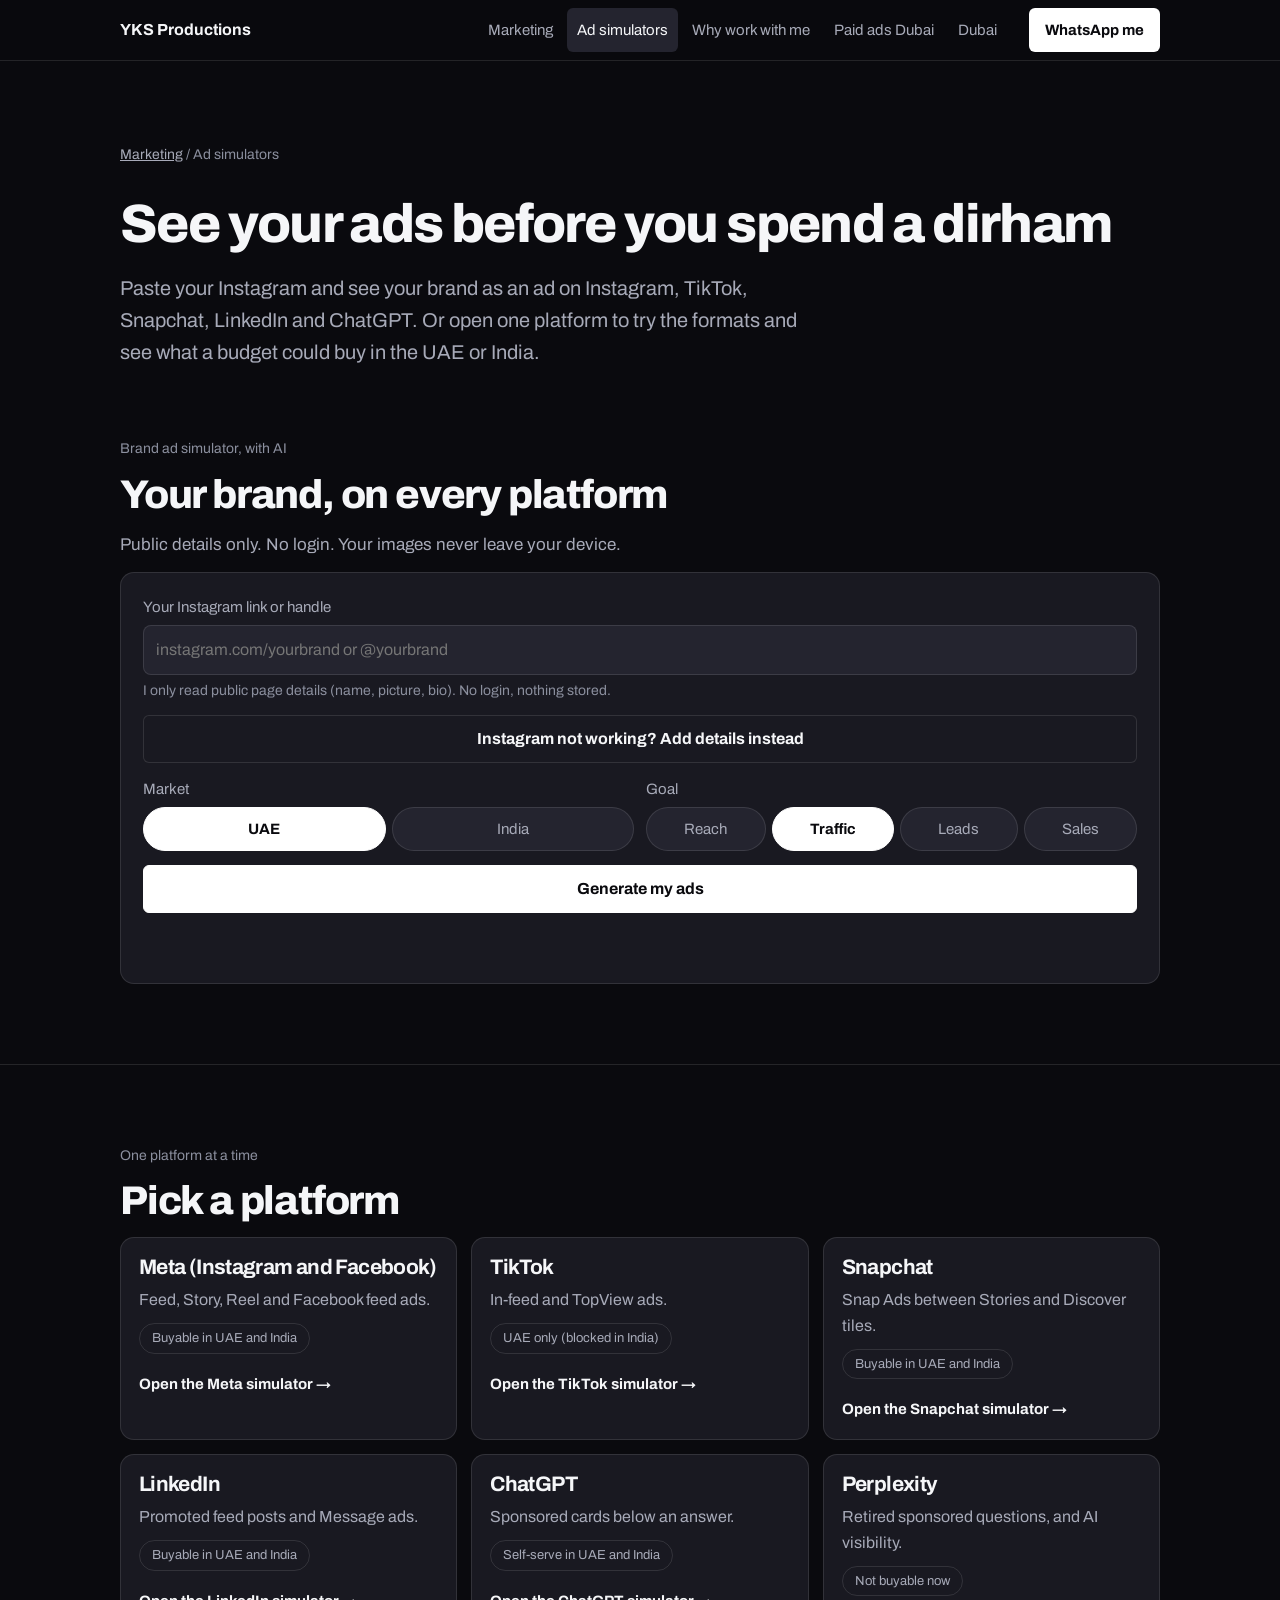
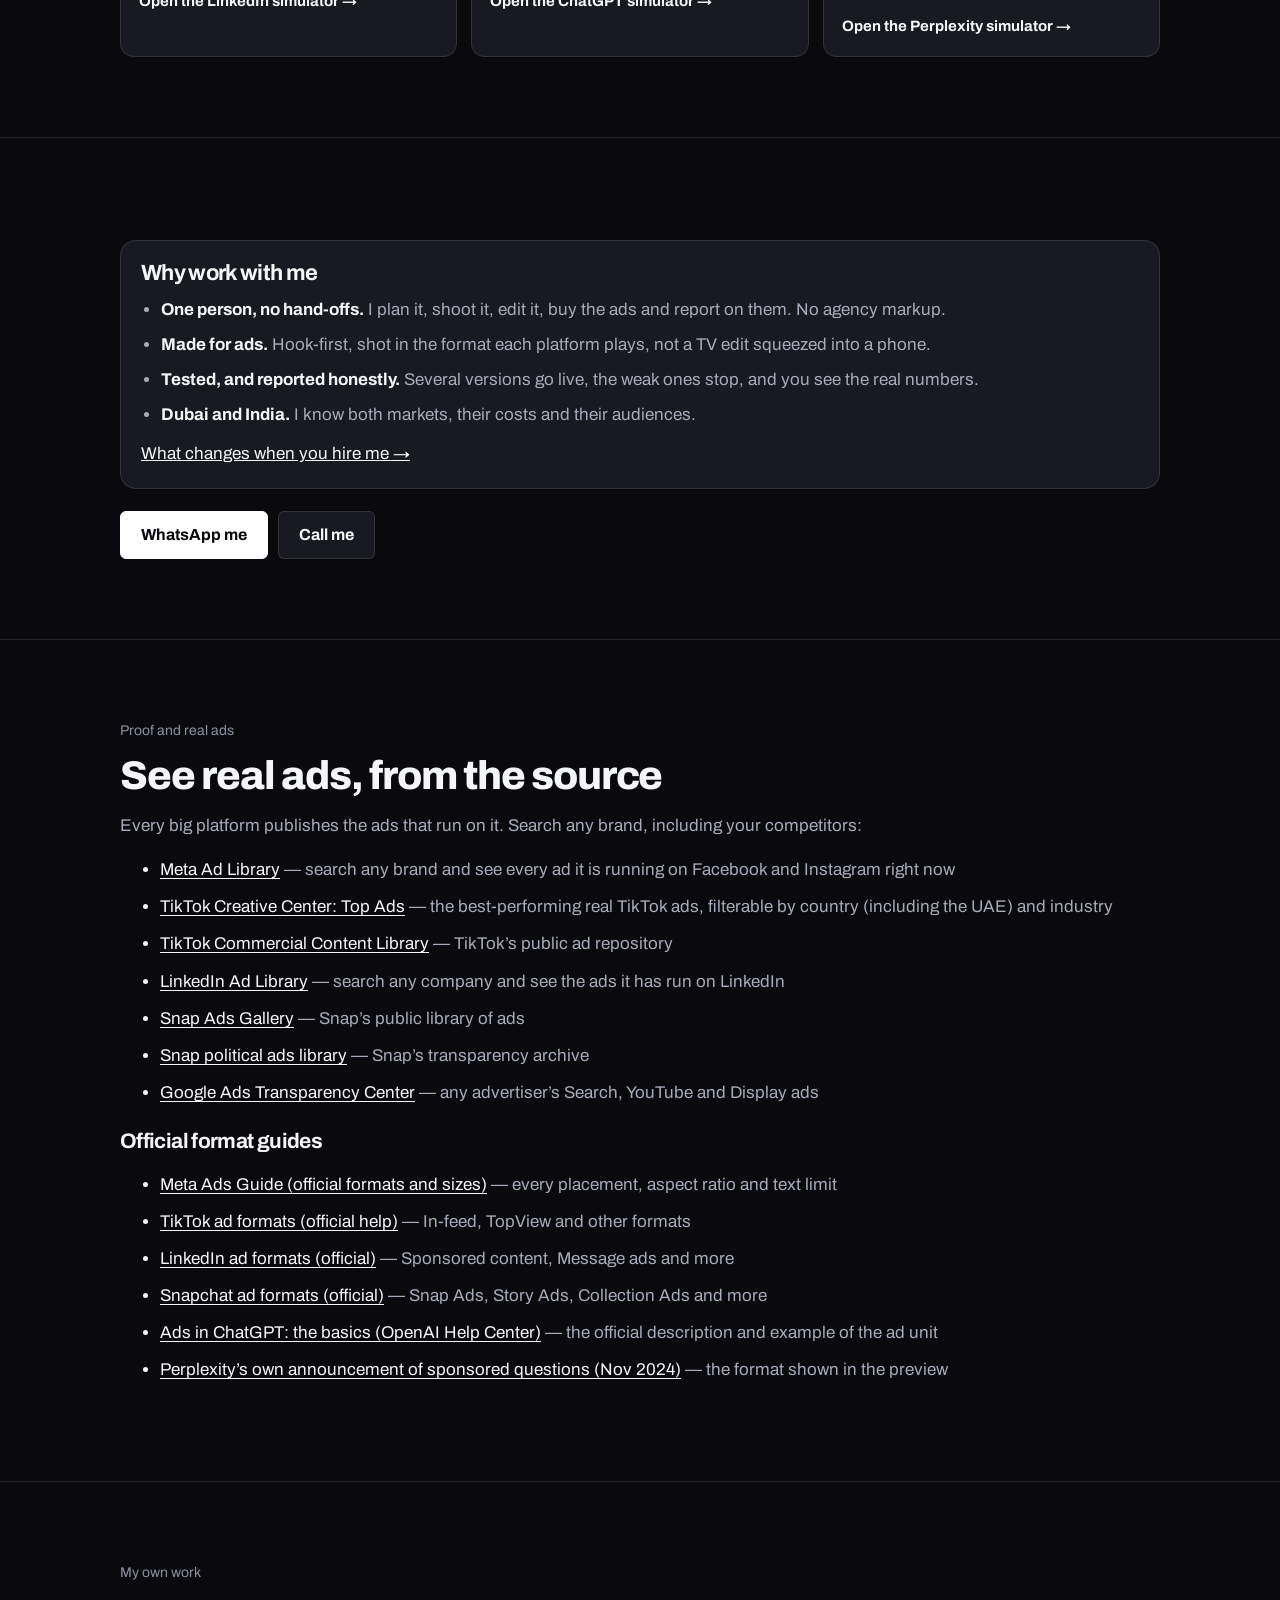
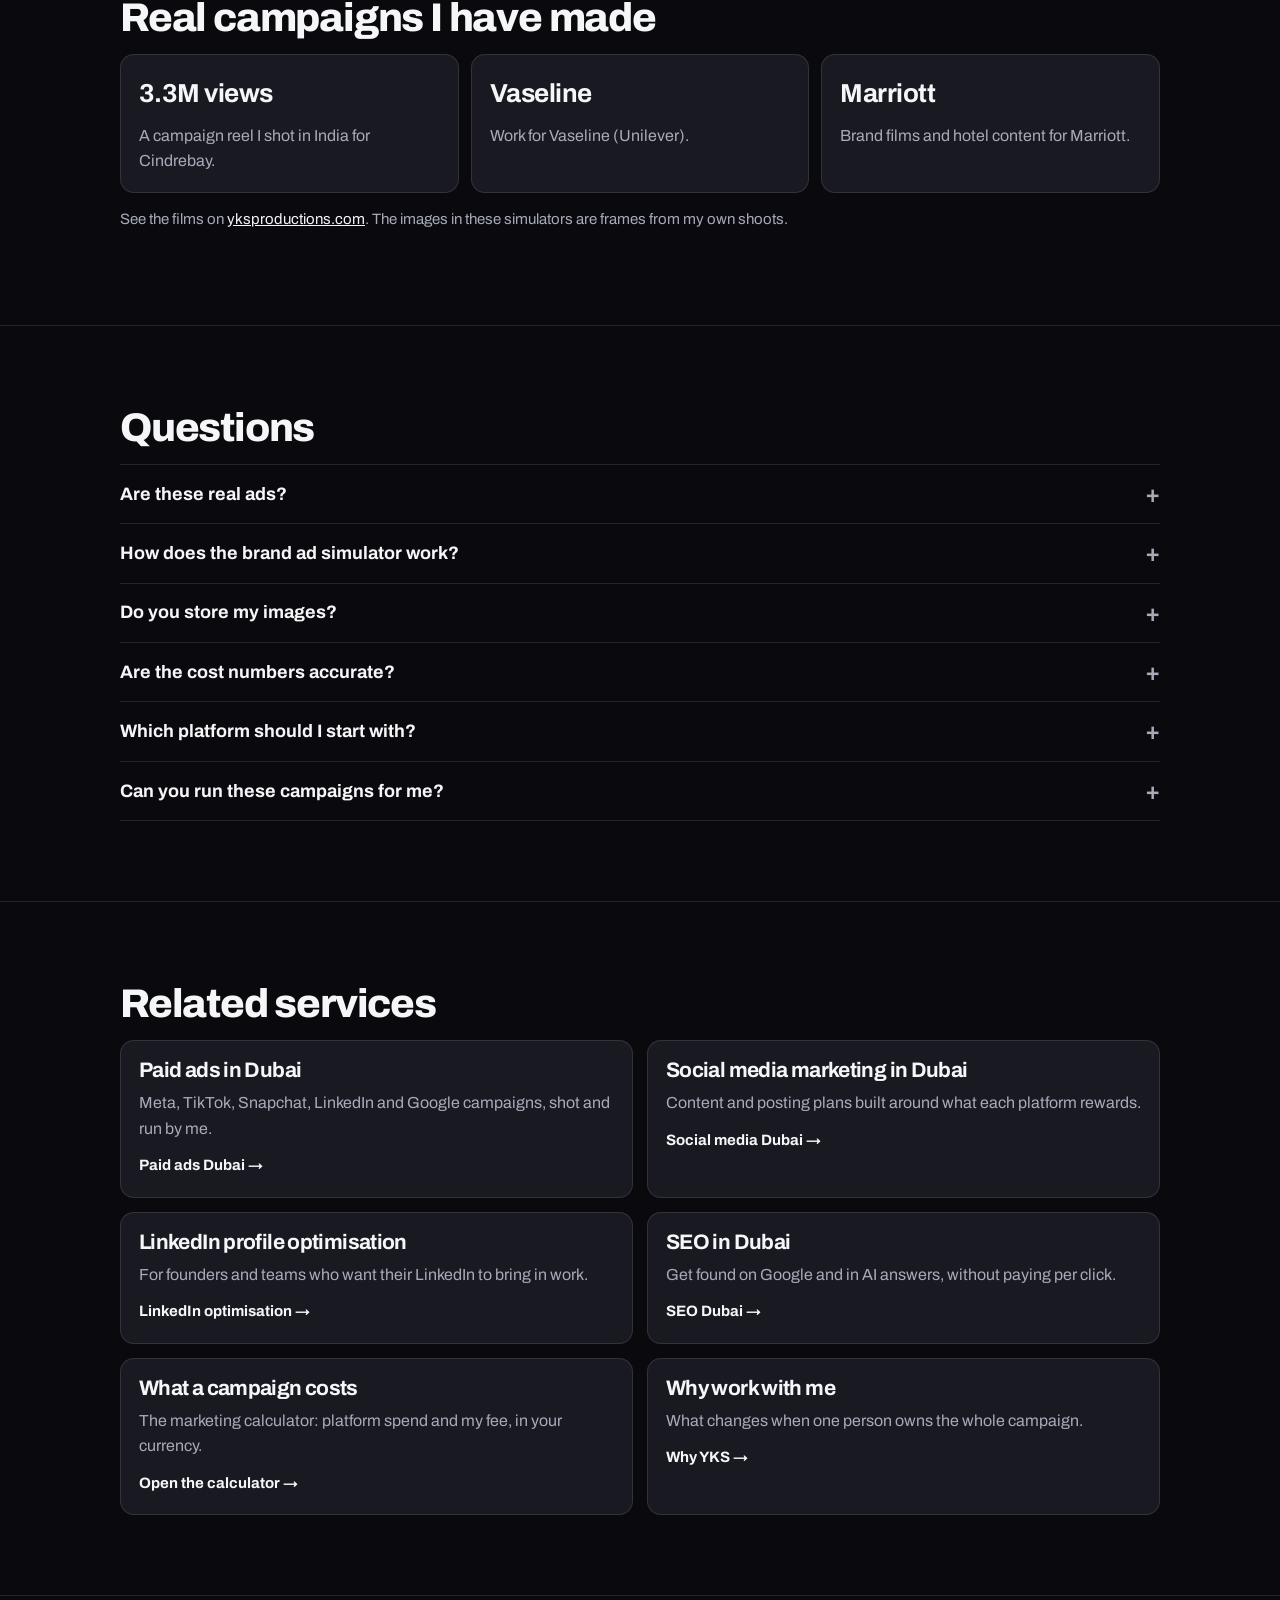
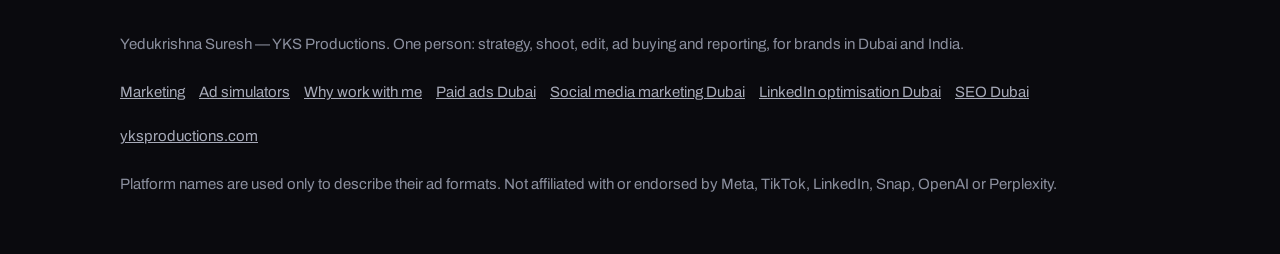
==== commit fe5e6a42: "Mobile gutters: fix left-edge clipping on phones. .hero/.creedgrid/.actin padding shorthands were ze" ====
--- a/ad-simulators/index.html
+++ b/ad-simulators/index.html
@@ -20,7 +20,7 @@
 <link rel="preconnect" href="https://fonts.googleapis.com" />
 <link rel="preconnect" href="https://fonts.gstatic.com" crossorigin />
 <link href="https://fonts.googleapis.com/css2?family=Archivo:wght@400;600;700;800&display=swap" rel="stylesheet" />
-<link rel="stylesheet" href="/ad-simulators/sim.css?v=1" />
+<link rel="stylesheet" href="/ad-simulators/sim.css?v=2" />
 
 <script type="application/ld+json">{"@context": "https://schema.org", "@graph": [{"@type": "WebApplication", "name": "YKS ad simulators", "url": "https://marketing.yksproductions.com/ad-simulators/", "description": "Free ad simulators for Instagram, Facebook, TikTok, Snapchat, LinkedIn, ChatGPT and Perplexity. Paste your Instagram and see AI-written ads with your brand, plus cost ranges in AED and rupees.", "applicationCategory": "BusinessApplication", "operatingSystem": "Any (web browser)", "isAccessibleForFree": true, "offers": {"@type": "Offer", "price": "0", "priceCurrency": "AED"}, "creator": {"@type": "Person", "name": "Yedukrishna Suresh", "url": "https://yksproductions.com/"}}, {"@type": "FAQPage", "mainEntity": [{"@type": "Question", "name": "Are these real ads?", "acceptedAnswer": {"@type": "Answer", "text": "They are previews drawn to match each platform’s current ad formats, using frames from my own shoots or your own images. To see real ads from any brand, use the official libraries linked on this page."}}, {"@type": "Question", "name": "How does the brand ad simulator work?", "acceptedAnswer": {"@type": "Answer", "text": "You paste your Instagram link or handle. My tool reads only public page details, like your name, picture and bio, then AI writes ad copy for each platform and the previews are drawn with your brand. If Instagram blocks the read, you type your brand name and what you sell, and add your own images or website instead."}}, {"@type": "Question", "name": "Do you store my images?", "acceptedAnswer": {"@type": "Answer", "text": "No. Uploaded images stay in your browser and are never sent to me or stored. Only the text details you type are sent, to write the copy."}}, {"@type": "Question", "name": "Are the cost numbers accurate?", "acceptedAnswer": {"@type": "Answer", "text": "They are estimates shown as ranges, from public benchmarks cited on each page. Real results depend on your audience, season, offer and the ad itself."}}, {"@type": "Question", "name": "Which platform should I start with?", "acceptedAnswer": {"@type": "Answer", "text": "For most consumer brands in Dubai and India, Instagram Reels and Stories. TikTok and Snapchat for younger UAE audiences, LinkedIn for B2B, and ChatGPT ads if people ask AI tools about what you sell."}}, {"@type": "Question", "name": "Can you run these campaigns for me?", "acceptedAnswer": {"@type": "Answer", "text": "Yes. I plan, shoot, edit, buy the ads and report on them myself. WhatsApp me with what you sell and your budget."}}]}, {"@type": "BreadcrumbList", "itemListElement": [{"@type": "ListItem", "position": 1, "name": "Marketing", "item": "https://marketing.yksproductions.com/"}, {"@type": "ListItem", "position": 2, "name": "Ad simulators", "item": "https://marketing.yksproductions.com/ad-simulators/"}]}, {"@type": "ItemList", "itemListElement": [{"@type": "ListItem", "position": 1, "url": "https://marketing.yksproductions.com/ad-simulators/meta/", "name": "Meta (Instagram and Facebook) ads simulator"}, {"@type": "ListItem", "position": 2, "url": "https://marketing.yksproductions.com/ad-simulators/tiktok/", "name": "TikTok ads simulator"}, {"@type": "ListItem", "position": 3, "url": "https://marketing.yksproductions.com/ad-simulators/snapchat/", "name": "Snapchat ads simulator"}, {"@type": "ListItem", "position": 4, "url": "https://marketing.yksproductions.com/ad-simulators/linkedin/", "name": "LinkedIn ads simulator"}, {"@type": "ListItem", "position": 5, "url": "https://marketing.yksproductions.com/ad-simulators/chatgpt/", "name": "ChatGPT ads simulator"}, {"@type": "ListItem", "position": 6, "url": "https://marketing.yksproductions.com/ad-simulators/perplexity/", "name": "Perplexity ads simulator"}]}]}</script>
 </head>
@@ -198,6 +198,7 @@
 </div></footer>
 <div class="mobar"><a class="w" href="https://wa.me/919746679720?text=Hi%20Yedukrishna%2C%20I%20saw%20your%20ad%20simulators.%20Can%20we%20talk%3F" target="_blank" rel="noopener">WhatsApp me</a><a class="c" href="tel:+919746679720">Call me</a></div>
 <script src="/ad-simulators/sim.js?v=1" defer></script>
+<script src="https://yksproductions.com/js/stats.js?v=1" defer></script>
 
 </body>
 </html>
--- a/ad-simulators/sim.css
+++ b/ad-simulators/sim.css
@@ -309,3 +309,19 @@
 .lead form{margin-top:12px}
 .ok{color:var(--good)}
 .hp{position:absolute!important;left:-9999px!important;width:1px;height:1px;overflow:hidden}
+
+/* Page gutters (one source of truth). Phones: clamp(20px,5vw,32px); tablets 32px; desktop 40px.
+   Never smaller than the iOS safe-area inset (viewport-fit=cover). !important so component
+   rules that set vertical padding with the shorthand (e.g. .hero{padding:44px 0}) can't zero it. */
+:root{--gx:clamp(20px,5vw,32px)}
+@media(min-width:768px){:root{--gx:32px}}
+@media(min-width:900px){:root{--gx:40px}}
+:root{--gl:max(var(--gx),env(safe-area-inset-left,0px));--gr:max(var(--gx),env(safe-area-inset-right,0px))}
+.wrap,.top .in{padding-left:var(--gl)!important;padding-right:var(--gr)!important}
+.mobar{padding-left:var(--gl);padding-right:var(--gr)}
+.drawer a{padding-left:var(--gl);padding-right:var(--gr)}
+/* Small phones (360-399px): keep brand + WhatsApp + Menu on one line inside the gutters */
+@media(max-width:399px){.top .in{gap:8px}.top .home{font-size:15px}.top .wa{padding:0 12px;font-size:14px}.menubtn{padding:0 10px;font-size:14px}}
+@media(max-width:339px){.top .home{font-size:14px;letter-spacing:-.01em}}
+/* Grid tracks must not grow past the gutter on narrow phones (a wide preview row pushed .stage to 340px at 360) */
+@media(max-width:767px){.sim{grid-template-columns:minmax(0,1fr)}}.sim>*{min-width:0}
